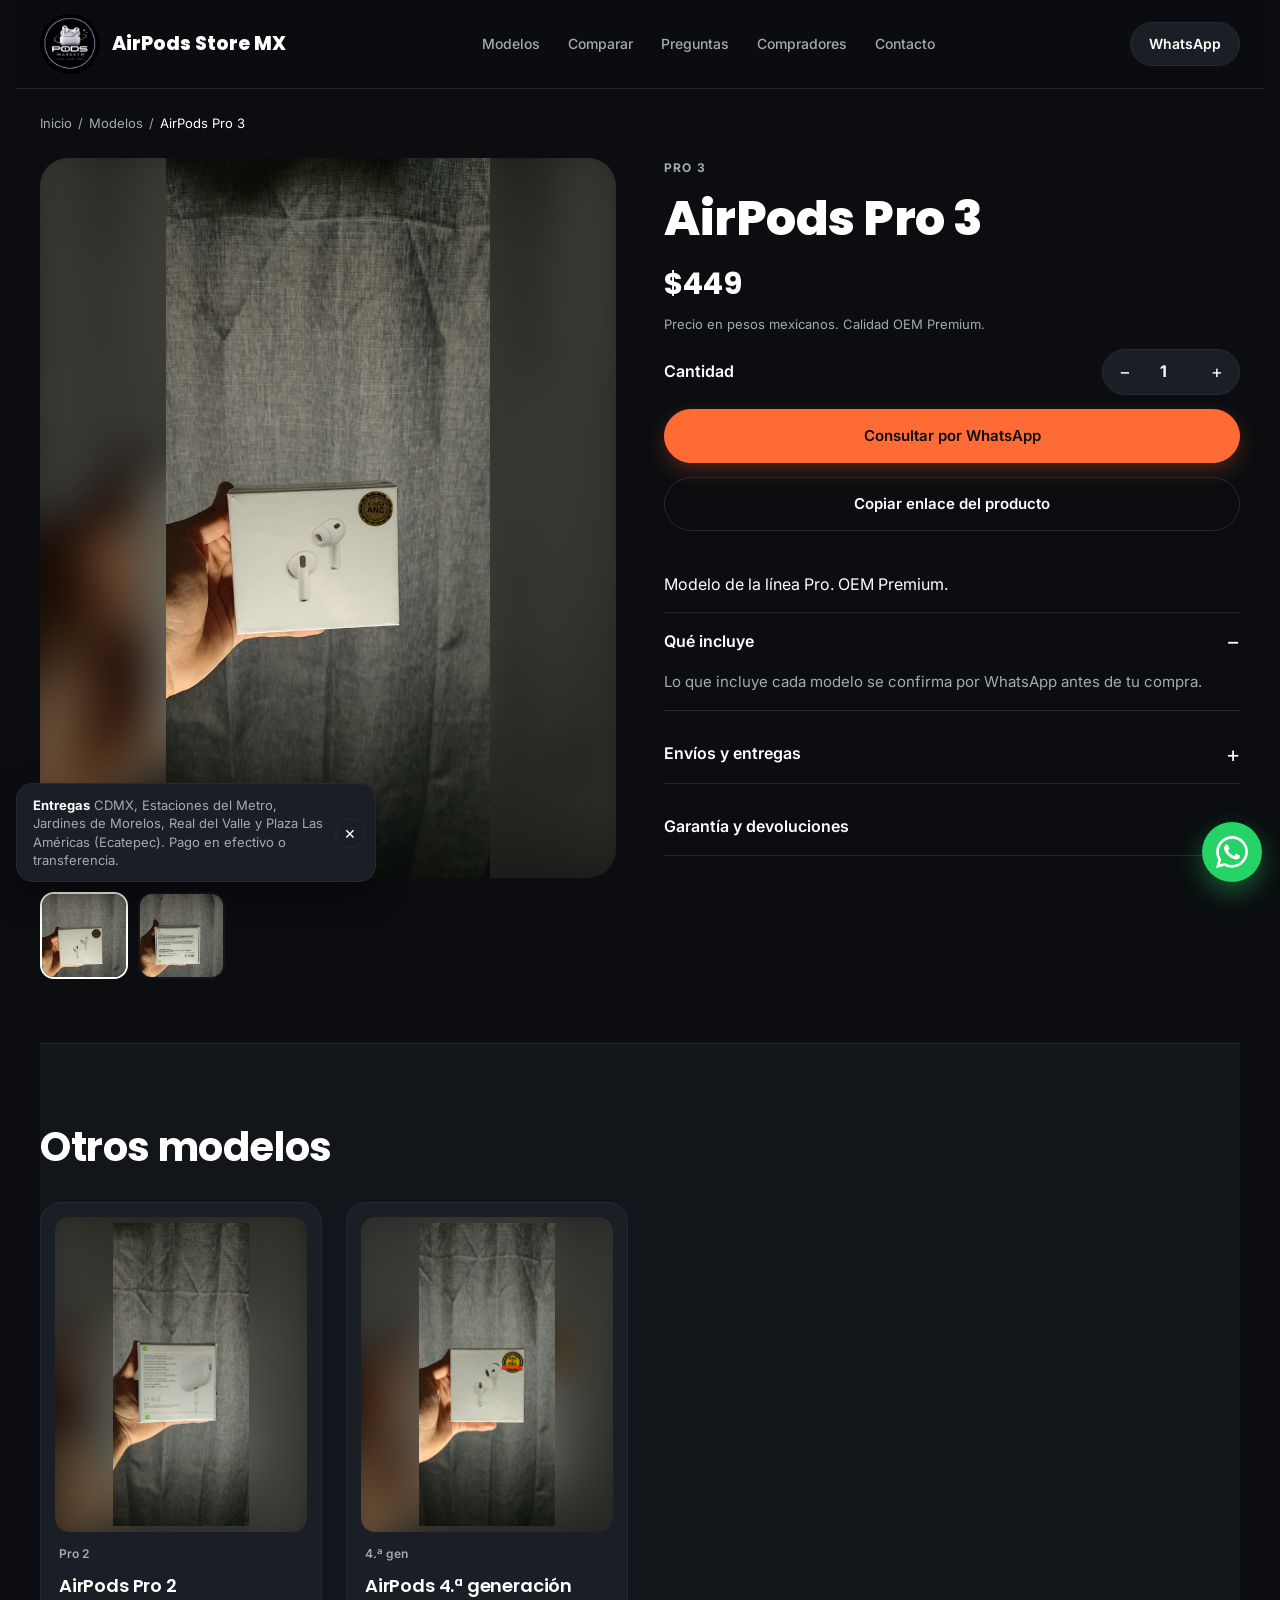
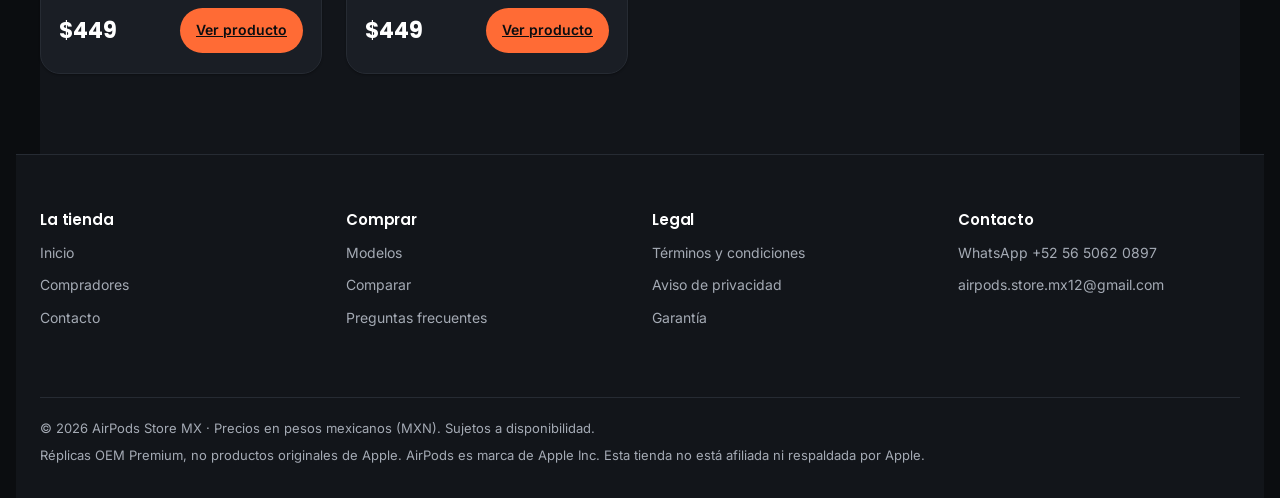
==== producto.html @ c9463156 "Primer commit: subiendo proyecto inicial" ====
<!doctype html>
<html lang="es">
<head>
  <meta charset="utf-8">
  <meta name="viewport" content="width=device-width, initial-scale=1, viewport-fit=cover">
  <title>Modelo | AirPods Store MX</title>
  <link rel="preconnect" href="https://fonts.googleapis.com">
  <link rel="preconnect" href="https://fonts.gstatic.com" crossorigin>
  <link href="https://fonts.googleapis.com/css2?family=Inter:wght@400;500;600;700&family=Poppins:wght@600;700;800&display=swap" rel="stylesheet">
  <link rel="stylesheet" href="css/styles.css">
</head>
<body>

<a class="skip-link" href="#main">Saltar al contenido</a>

<header class="site-header top">
  <div class="wrap bar">
    <a class="brand" href="index.html"><img class="logo" src="img/products/airpods-img.jpeg" alt="" width="40" height="40">AirPods Store MX</a>
    <nav class="links" id="siteNav" aria-label="Principal">
      <a href="index.html#catalogo">Modelos</a>
      <a href="index.html#comparar">Comparar</a>
      <a href="index.html#preguntas">Preguntas</a>
      <a href="index.html#referencias">Compradores</a>
      <a href="index.html#contacto">Contacto</a>
    </nav>
    <a class="cart-btn" data-wa href="#" target="_blank" rel="noopener">WhatsApp</a>
    <button class="menu-btn" type="button" aria-controls="siteNav" aria-expanded="false" aria-label="Abrir menú">
      <span></span><span></span><span></span>
    </button>
  </div>
</header>

<main id="main">
  <div class="wrap">
    <nav class="crumbs" aria-label="Ruta de navegación">
      <a href="index.html">Inicio</a> <span>/</span>
      <a href="index.html#catalogo">Modelos</a> <span>/</span>
      <span id="crumbName" aria-current="page">Producto</span>
    </nav>

    <div id="product" class="product">
      <p class="empty">Cargando producto…</p>
    </div>

    <section class="related" aria-labelledby="related-title">
      <h2 id="related-title">Otros modelos</h2>
      <div class="grid" id="related"></div>
    </section>
  </div>
</main>

<footer class="site-footer">
  <div class="wrap">
    <div class="foot-cols">
      <nav class="foot-col" aria-labelledby="foot-tienda">
        <h3 id="foot-tienda">La tienda</h3>
        <a href="index.html#inicio">Inicio</a>
        <a href="index.html#referencias">Compradores</a>
        <a href="index.html#contacto">Contacto</a>
      </nav>
      <nav class="foot-col" aria-labelledby="foot-comprar">
        <h3 id="foot-comprar">Comprar</h3>
        <a href="index.html#catalogo">Modelos</a>
        <a href="index.html#comparar">Comparar</a>
        <a href="index.html#preguntas">Preguntas frecuentes</a>
      </nav>
      <nav class="foot-col" aria-labelledby="foot-legal">
        <h3 id="foot-legal">Legal</h3>
        <a href="terminos.html">Términos y condiciones</a>
        <a href="terminos.html#privacidad">Aviso de privacidad</a>
        <a href="terminos.html#devoluciones">Garantía</a>
      </nav>
      <div class="foot-col">
        <h3>Contacto</h3>
        <a data-wa href="#" target="_blank" rel="noopener">WhatsApp <span data-phone></span></a>
        <a data-email href="#" hidden></a>
      </div>
    </div>
    <div class="foot-social" aria-label="Redes sociales">
      <a data-social="instagram" href="#" target="_blank" rel="noopener" hidden>Instagram</a>
      <a data-social="facebook" href="#" target="_blank" rel="noopener" hidden>Facebook</a>
      <a data-social="tiktok" href="#" target="_blank" rel="noopener" hidden>TikTok</a>
    </div>
    <div class="foot-bottom">
      <p>© <span id="year"></span> AirPods Store MX · Precios en pesos mexicanos (MXN). Sujetos a disponibilidad.</p>
      <p>Réplicas OEM Premium, no productos originales de Apple. AirPods es marca de Apple Inc. Esta tienda no está afiliada ni respaldada por Apple.</p>
    </div>
  </div>
</footer>

<a class="wa-float" data-wa href="#" target="_blank" rel="noopener" aria-label="Escribir por WhatsApp">
  <svg viewBox="0 0 24 24" aria-hidden="true" focusable="false"><path d="M17.472 14.382c-.297-.149-1.758-.867-2.03-.967-.273-.099-.471-.148-.67.15-.197.297-.767.966-.94 1.164-.173.199-.347.223-.644.075-.297-.15-1.255-.463-2.39-1.475-.883-.788-1.48-1.761-1.653-2.059-.173-.297-.018-.458.13-.606.134-.133.298-.347.446-.52.149-.174.198-.298.298-.497.099-.198.05-.371-.025-.52-.075-.149-.669-1.612-.916-2.207-.242-.579-.487-.5-.669-.51-.173-.008-.371-.01-.57-.01-.198 0-.52.074-.792.372-.272.297-1.04 1.016-1.04 2.479 0 1.462 1.065 2.875 1.213 3.074.149.198 2.096 3.2 5.077 4.487.709.306 1.262.489 1.694.625.712.227 1.36.195 1.871.118.571-.085 1.758-.719 2.006-1.413.248-.694.248-1.289.173-1.413-.074-.124-.272-.198-.57-.347m-5.421 7.403h-.004a9.87 9.87 0 01-5.031-1.378l-.361-.214-3.741.982.998-3.648-.235-.374a9.86 9.86 0 01-1.51-5.26c.001-5.45 4.436-9.884 9.888-9.884 2.64 0 5.122 1.03 6.988 2.898a9.825 9.825 0 012.893 6.994c-.003 5.45-4.437 9.884-9.885 9.884m8.413-18.297A11.815 11.815 0 0012.05 0C5.495 0 .16 5.335.157 11.892c0 2.096.547 4.142 1.588 5.945L.057 24l6.305-1.654a11.882 11.882 0 005.683 1.448h.005c6.554 0 11.89-5.335 11.893-11.893a11.821 11.821 0 00-3.48-8.413Z"/></svg>
</a>

<aside class="notice" id="notice" aria-label="Entregas y pagos">
  <p><strong>Entregas</strong> CDMX, Estaciones del Metro, Jardines de Morelos, Real del Valle y Plaza Las Américas (Ecatepec). Pago en efectivo o transferencia.</p>
  <button class="notice-x" id="noticeClose" type="button" aria-label="Cerrar aviso">×</button>
</aside>

<script src="js/config.js"></script>
<script src="js/product.js"></script>
</body>
</html>
---- css/styles.css ----
/* =========================================================
   AirPods Store MX · hoja de estilos
   Paleta oscura: fondos negros, texto blanco, naranja solo para llamadas a la
   acción y verde solo para WhatsApp.
   ========================================================= */

:root {
  --bg: #0b0d10;
  --soft: #12151a;
  --surface: #1a1e25;
  --ink: #ffffff;
  --on-ink: #0b0d10;
  --on-accent: #0b0d10;
  --muted: #a4aab4;
  --line: #262b33;
  --accent: #ff6b35;
  --accent-hover: #ff8052;
  --wa: #25d366;
  --radius: 20px;
  --shadow-sm: 0 1px 2px rgba(0, 0, 0, 0.3);
  --shadow: 0 1px 2px rgba(0, 0, 0, 0.3), 0 14px 34px rgba(0, 0, 0, 0.45);
  --display: "Poppins", system-ui, -apple-system, "Segoe UI", sans-serif;
  --body: "Inter", system-ui, -apple-system, "Segoe UI", sans-serif;
  color-scheme: dark;
}

/* ===== Base ===== */
* {
  box-sizing: border-box;
}
html {
  scroll-behavior: smooth;
  scroll-padding-top: 88px;
}
body {
  margin: 0;
  background: var(--bg);
  color: var(--ink);
  font-family: var(--body);
  font-size: 16px;
  line-height: 1.6;
  padding-left: max(16px, env(safe-area-inset-left, 0px));
  padding-right: max(16px, env(safe-area-inset-right, 0px));
  overflow-x: hidden;
  -webkit-font-smoothing: antialiased;
}
img {
  max-width: 100%;
  display: block;
}
a {
  color: inherit;
}
button {
  font: inherit;
}
:focus-visible {
  outline: 3px solid var(--accent);
  outline-offset: 3px;
  border-radius: 8px;
}
[id] {
  scroll-margin-top: 88px;
}

.wrap {
  max-width: 1200px;
  margin: 0 auto;
}
.bar {
  display: flex;
  align-items: center;
  justify-content: space-between;
  gap: 16px;
}
h1,
h2,
h3 {
  font-family: var(--display);
  line-height: 1.15;
  margin: 0;
  letter-spacing: -0.01em;
  text-wrap: balance;
}
h1 {
  font-weight: 800;
}
h2 {
  font-weight: 700;
}
h3 {
  font-weight: 600;
}
p {
  margin: 0;
}
.eyebrow {
  font-size: 12px;
  font-weight: 700;
  letter-spacing: 0.12em;
  text-transform: uppercase;
  color: var(--ink);
  margin: 0;
}
.muted {
  color: var(--muted);
}

section {
  padding-block: 80px;
}
@media (max-width: 640px) {
  section {
    padding-block: 56px;
  }
}

.sr-only {
  position: absolute;
  width: 1px;
  height: 1px;
  padding: 0;
  margin: -1px;
  overflow: hidden;
  clip: rect(0, 0, 0, 0);
  white-space: nowrap;
  border: 0;
}
.skip-link {
  position: absolute;
  left: 16px;
  top: -60px;
  z-index: 100;
  background: var(--ink);
  color: var(--on-ink);
  padding: 10px 14px;
  border-radius: 10px;
  text-decoration: none;
  font-weight: 600;
}
.skip-link:focus {
  top: 12px;
}

/* ===== Botones ===== */
.btn {
  display: inline-flex;
  align-items: center;
  justify-content: center;
  gap: 10px;
  font-weight: 600;
  font-size: 15px;
  min-height: 48px;
  padding: 14px 24px;
  border-radius: 999px;
  text-decoration: none;
  border: 1.5px solid transparent;
  cursor: pointer;
  transition:
    transform 0.2s ease,
    background-color 0.2s ease,
    color 0.2s ease,
    box-shadow 0.2s ease;
}
.btn:hover {
  transform: translateY(-1px);
}
.btn.primary {
  background: var(--accent);
  border-color: var(--accent);
  color: var(--on-accent);
  box-shadow: 0 8px 20px rgba(255, 107, 53, 0.25);
}
.btn.primary:hover {
  background: var(--accent-hover);
  border-color: var(--accent-hover);
}
.btn.ghost {
  background: transparent;
  color: var(--ink);
  border-color: var(--line);
}
.btn.ghost:hover {
  background: var(--ink);
  color: var(--on-ink);
  border-color: var(--ink);
}
.btn.block {
  width: 100%;
}
.btn[aria-disabled="true"] {
  opacity: 0.45;
  pointer-events: none;
}

/* ===== Barra de anuncio ===== */
.announce {
  background: var(--ink);
  color: var(--on-ink);
  text-align: center;
  font-size: 13px;
  font-weight: 500;
  padding: 9px 16px;
}

/* ===== Encabezado ===== */
header.top {
  position: sticky;
  top: env(safe-area-inset-top, 0px);
  z-index: 20;
  background: rgba(11, 13, 16, 0.92);
  backdrop-filter: blur(12px);
  border-bottom: 1px solid var(--line);
}
header.top .bar {
  padding-block: 14px;
}
.brand {
  font-family: var(--display);
  font-weight: 800;
  font-size: 18px;
  text-decoration: none;
  white-space: nowrap;
}
.brand span {
  color: var(--accent);
}
.links {
  display: flex;
  gap: 28px;
  font-size: 14px;
  font-weight: 500;
}
.links a {
  text-decoration: none;
  color: var(--muted);
}
.links a:hover {
  color: var(--ink);
}
.cart-btn {
  display: inline-flex;
  align-items: center;
  gap: 8px;
  white-space: nowrap;
  text-decoration: none;
  background: var(--ink);
  color: var(--on-ink);
  border: 0;
  border-radius: 999px;
  padding: 10px 18px;
  font-weight: 600;
  font-size: 14px;
  cursor: pointer;
}
.cart-btn b {
  background: var(--accent);
  color: var(--on-accent);
  border-radius: 999px;
  min-width: 22px;
  height: 22px;
  display: inline-grid;
  place-items: center;
  font-size: 12px;
  padding: 0 6px;
}

/* Menú hamburguesa (aparece en móvil) */
.menu-btn {
  display: none;
  width: 44px;
  height: 44px;
  border: 1px solid var(--line);
  border-radius: 12px;
  background: var(--surface);
  cursor: pointer;
  flex-direction: column;
  justify-content: center;
  align-items: center;
  gap: 5px;
}
.menu-btn span {
  display: block;
  width: 18px;
  height: 2px;
  background: var(--ink);
  border-radius: 2px;
  transition:
    transform 0.2s ease,
    opacity 0.2s ease;
}
.menu-open .menu-btn span:nth-child(1) {
  transform: translateY(7px) rotate(45deg);
}
.menu-open .menu-btn span:nth-child(2) {
  opacity: 0;
}
.menu-open .menu-btn span:nth-child(3) {
  transform: translateY(-7px) rotate(-45deg);
}

@media (max-width: 900px) {
  .links {
    display: none;
  }
  .menu-btn {
    display: inline-flex;
  }
  .menu-open .links {
    display: flex;
    flex-direction: column;
    gap: 0;
    position: absolute;
    top: 100%;
    left: 0;
    right: 0;
    background: var(--surface);
    border-bottom: 1px solid var(--line);
    padding: 8px 16px 16px;
    box-shadow: 0 12px 24px rgba(16, 24, 40, 0.08);
  }
  .menu-open .links a {
    padding: 14px 4px;
    border-top: 1px solid var(--line);
    font-size: 16px;
    color: var(--ink);
  }
}

/* ===== Portada ===== */
.hero {
  padding-block: clamp(48px, 8vw, 104px);
}
.hero-grid {
  display: grid;
  grid-template-columns: repeat(auto-fit, minmax(min(100%, 360px), 1fr));
  gap: 48px;
  align-items: center;
}
.hero-text {
  min-width: 0;
}
.hero h1 {
  font-size: clamp(40px, 6vw, 72px);
  font-weight: 800;
  max-width: 14ch;
  margin-top: 14px;
}
.hero h1 em {
  font-style: normal;
  color: var(--accent);
}
.lead {
  font-size: clamp(16px, 1.8vw, 19px);
  color: var(--muted);
  max-width: 50ch;
  margin: 22px 0 32px;
}
.hero-actions {
  display: flex;
  flex-wrap: wrap;
  gap: 12px;
}
.hero-fig {
  margin: 0;
  min-width: 0;
  border-radius: 32px;
  overflow: hidden;
  aspect-ratio: 4 / 5;
  background: var(--soft);
  box-shadow: var(--shadow);
}
.hero-fig img {
  width: 100%;
  height: 100%;
  object-fit: contain;
  padding: 16px;
}
.oem-note {
  font-size: 13px;
  color: var(--muted);
  margin-top: 22px;
}
.oem-note a {
  color: var(--ink);
  font-weight: 600;
}

/* ===== Beneficios ===== */
.benefit-grid {
  display: grid;
  grid-template-columns: repeat(auto-fit, minmax(min(100%, 230px), 1fr));
  gap: 20px;
}
.benefit {
  background: var(--surface);
  border: 1px solid var(--line);
  border-radius: var(--radius);
  padding: 24px;
  display: grid;
  gap: 10px;
  box-shadow: var(--shadow-sm);
  min-width: 0;
}
.benefit-ico {
  width: 46px;
  height: 46px;
  border-radius: 14px;
  background: var(--soft);
  color: var(--ink);
  display: grid;
  place-items: center;
}
.benefit-ico svg {
  width: 22px;
  height: 22px;
}
.benefit h3 {
  font-size: 17px;
}
.benefit p {
  font-size: 14px;
  color: var(--muted);
}

/* ===== Encabezados de sección ===== */
.sec-head {
  display: flex;
  flex-wrap: wrap;
  align-items: end;
  justify-content: space-between;
  gap: 16px;
  margin-bottom: 36px;
}
.sec-head h2 {
  font-size: clamp(28px, 4vw, 44px);
  margin-top: 10px;
}
.sec-head .intro {
  max-width: 42ch;
  color: var(--muted);
}
.cta-row {
  display: flex;
  flex-wrap: wrap;
  align-items: center;
  justify-content: center;
  gap: 16px;
  margin-top: 44px;
  text-align: center;
}
.cta-row p {
  color: var(--muted);
  width: 100%;
}

/* ===== Filtros ===== */
.filters {
  display: flex;
  flex-wrap: wrap;
  gap: 8px;
  margin-bottom: 28px;
}
.chip {
  font-size: 14px;
  font-weight: 600;
  padding: 9px 18px;
  border-radius: 999px;
  cursor: pointer;
  background: var(--surface);
  color: var(--ink);
  border: 1px solid var(--line);
  transition:
    border-color 0.2s,
    background-color 0.2s;
}
.chip:hover {
  border-color: var(--ink);
}
.chip[aria-pressed="true"] {
  background: var(--ink);
  color: var(--on-ink);
  border-color: var(--ink);
}

/* ===== Catálogo ===== */
.grid {
  display: grid;
  grid-template-columns: repeat(auto-fill, minmax(min(100%, 270px), 1fr));
  gap: 24px;
}
.card {
  background: var(--surface);
  border: 1px solid var(--line);
  border-radius: var(--radius);
  padding: 14px 14px 20px;
  display: flex;
  flex-direction: column;
  gap: 12px;
  min-width: 0;
  box-shadow: var(--shadow-sm);
  transition:
    transform 0.25s ease,
    box-shadow 0.25s ease;
}
.card:hover {
  transform: translateY(-4px);
  box-shadow: var(--shadow);
}
.card-img {
  position: relative;
  aspect-ratio: 4 / 5;
  border-radius: 14px;
  overflow: hidden;
  background: var(--soft);
}
.slides {
  position: absolute;
  inset: 0;
}
.slides img {
  position: absolute;
  inset: 0;
  width: 100%;
  height: 100%;
  object-fit: contain;
  padding: 6px;
  opacity: 0;
  transition: opacity 0.8s ease;
}
.slides img.on {
  opacity: 1;
}
.dots {
  position: absolute;
  left: 0;
  right: 0;
  bottom: 10px;
  display: flex;
  justify-content: center;
  gap: 6px;
  z-index: 1;
}
.dot {
  width: 8px;
  height: 8px;
  padding: 0;
  border: 0;
  border-radius: 999px;
  cursor: pointer;
  background: rgba(255, 255, 255, 0.45);
  box-shadow: 0 0 0 1px rgba(0, 0, 0, 0.3);
  transition:
    width 0.3s ease,
    background-color 0.3s ease;
}
.dot.on {
  width: 22px;
  background: var(--ink);
}
.card .tag {
  font-size: 12px;
  font-weight: 600;
  color: var(--muted);
  padding: 0 4px;
}
.card h3 {
  font-size: 18px;
  padding: 0 4px;
}
.card h3 a {
  color: inherit;
  text-decoration: none;
}
.card h3 a:hover {
  text-decoration: underline;
}
.card > p:not(.tag) {
  font-size: 14px;
  color: var(--muted);
  padding: 0 4px;
}
.card-foot {
  margin-top: auto;
  display: flex;
  align-items: center;
  justify-content: space-between;
  gap: 10px;
  padding: 0 4px;
}
.price {
  font-family: var(--display);
  font-weight: 700;
  font-size: 22px;
  font-variant-numeric: tabular-nums;
  color: var(--ink);
}
.add {
  font-weight: 600;
  font-size: 14px;
  padding: 11px 16px;
  border-radius: 999px;
  border: 0;
  cursor: pointer;
  background: var(--accent);
  color: var(--on-accent);
  transition: background-color 0.2s ease;
}
.add:hover {
  background: var(--accent-hover);
}
.add.done {
  background: var(--ink);
  color: var(--on-ink);
}
.card-links {
  display: flex;
  flex-wrap: wrap;
  gap: 14px;
  padding: 0 4px;
}
.details-link {
  font-size: 14px;
  font-weight: 600;
  color: var(--ink);
  text-decoration: none;
}
.details-link:hover {
  text-decoration: underline;
}

/* ===== Prueba social ===== */
.reviews {
  background: var(--soft);
}
.ref-grid {
  display: grid;
  grid-template-columns: repeat(auto-fit, minmax(min(100%, 240px), 1fr));
  gap: 20px;
}
.shot {
  margin: 0;
  background: var(--surface);
  border: 1px solid var(--line);
  border-radius: var(--radius);
  padding: 10px;
  box-shadow: var(--shadow-sm);
  min-width: 0;
}
.shot img {
  width: 100%;
  height: auto;
  border-radius: 12px;
}
.rating {
  display: flex;
  align-items: center;
  gap: 6px;
  padding: 12px 6px 4px;
  font-size: 14px;
  color: var(--muted);
}
.rating strong {
  color: var(--ink);
  font-family: var(--display);
}
.stars {
  color: #f5a623;
  letter-spacing: 1px;
  font-size: 15px;
}
.empty-slot {
  margin: 0;
  padding: 28px;
  border-radius: var(--radius);
  border: 1px dashed var(--line);
  background: var(--surface);
  color: var(--muted);
  grid-column: 1 / -1;
}

/* ===== Comparar y recomendador ===== */
.help {
  background: var(--soft);
}
.help-grid {
  display: grid;
  grid-template-columns: repeat(auto-fit, minmax(min(100%, 340px), 1fr));
  gap: 32px;
  align-items: start;
}
.help h2 {
  font-size: clamp(28px, 4vw, 44px);
  margin: 10px 0 24px;
}
.table-wrap {
  overflow-x: auto;
  background: var(--surface);
  border: 1px solid var(--line);
  border-radius: var(--radius);
}
.compare {
  width: 100%;
  border-collapse: collapse;
  font-size: 14px;
  min-width: 440px;
}
.compare th,
.compare td {
  text-align: left;
  padding: 16px;
  border-bottom: 1px solid var(--line);
}
.compare thead th {
  font-size: 12px;
  text-transform: uppercase;
  letter-spacing: 0.06em;
  color: var(--muted);
  font-weight: 600;
}
.compare tbody th a {
  color: var(--ink);
  font-weight: 600;
  text-decoration: none;
}
.compare tbody th a:hover {
  text-decoration: underline;
}
.compare td {
  font-variant-numeric: tabular-nums;
}
.note {
  font-size: 13px;
  color: var(--muted);
  margin-top: 14px;
}
.assist {
  background: var(--surface);
  border: 1px solid var(--line);
  border-radius: var(--radius);
  padding: 28px;
  display: grid;
  gap: 10px;
  box-shadow: var(--shadow-sm);
  min-width: 0;
}
.assist h3 {
  font-size: 22px;
  margin-bottom: 6px;
}
.assist label {
  font-size: 14px;
  font-weight: 600;
  margin-top: 6px;
}
.assist select {
  font: inherit;
  color: var(--ink);
  background: var(--surface);
  border: 1px solid var(--line);
  border-radius: 12px;
  padding: 12px;
  width: 100%;
}
.assist .btn {
  margin-top: 10px;
}
.result {
  font-size: 15px;
  min-height: 1.5em;
  margin-top: 8px;
}

/* ===== Cómo comprar ===== */
.steps-title {
  font-size: clamp(28px, 4vw, 44px);
  margin: 10px 0 36px;
}
.steps {
  display: grid;
  grid-template-columns: repeat(auto-fit, minmax(min(100%, 240px), 1fr));
  gap: 24px;
}
.step {
  background: var(--surface);
  border: 1px solid var(--line);
  border-radius: var(--radius);
  padding: 28px;
  min-width: 0;
}
.step .n {
  font-family: var(--display);
  font-weight: 700;
  font-size: 14px;
  width: 38px;
  height: 38px;
  border-radius: 50%;
  background: var(--ink);
  color: var(--on-ink);
  display: grid;
  place-items: center;
}
.step h3 {
  font-size: 18px;
  margin: 18px 0 8px;
}
.step p {
  font-size: 14px;
  color: var(--muted);
}

/* ===== Qué debes saber y preguntas ===== */
.info h2,
.faq h2 {
  font-size: clamp(28px, 4vw, 44px);
  margin: 10px 0 32px;
}
.info-grid {
  display: grid;
  grid-template-columns: repeat(auto-fit, minmax(min(100%, 230px), 1fr));
  gap: 18px;
}
.info-card {
  background: var(--soft);
  border-radius: var(--radius);
  padding: 22px;
  min-width: 0;
}
.info-card h3 {
  font-size: 17px;
  margin-bottom: 8px;
}
.info-card p {
  font-size: 14px;
  color: var(--muted);
}
.info-link {
  margin-top: 24px;
}
.info-link a {
  font-weight: 600;
  color: var(--ink);
}
.faq {
  background: var(--soft);
}
.faq-list {
  max-width: 820px;
  display: grid;
  gap: 12px;
}
.acc {
  background: var(--surface);
  border: 1px solid var(--line);
  border-radius: 16px;
  padding: 0 20px;
}
.acc summary {
  cursor: pointer;
  font-weight: 600;
  padding: 18px 0;
  list-style: none;
  display: flex;
  justify-content: space-between;
  align-items: center;
  gap: 16px;
}
.acc summary::-webkit-details-marker {
  display: none;
}
.acc summary::after {
  content: "+";
  font-size: 22px;
  font-weight: 400;
  line-height: 1;
}
.acc[open] summary::after {
  content: "−";
}
.acc p {
  padding-bottom: 18px;
  color: var(--muted);
  font-size: 15px;
}
.acc a {
  color: var(--ink);
  font-weight: 600;
}

/* ===== Contacto ===== */
.contact {
  background: var(--surface);
  color: var(--ink);
  border: 1px solid var(--line);
  border-radius: 32px;
  padding: clamp(32px, 5vw, 64px);
  display: grid;
  grid-template-columns: repeat(auto-fit, minmax(min(100%, 300px), 1fr));
  gap: 32px;
  align-items: center;
}
.contact h2 {
  font-size: clamp(28px, 4vw, 44px);
  margin-top: 10px;
}
.contact p {
  color: var(--muted);
  margin-top: 12px;
}
.contact .eyebrow {
  color: var(--accent);
}
.contact .copy {
  font-size: 14px;
}
.contact .btn {
  justify-self: start;
}

/* ===== Pie de página ===== */
.site-footer {
  background: var(--soft);
  border-top: 1px solid var(--line);
  padding-block: 56px 32px;
  font-size: 14px;
}
.foot-cols {
  display: grid;
  grid-template-columns: repeat(auto-fit, minmax(min(100%, 170px), 1fr));
  gap: 28px 24px;
}
.foot-col {
  display: flex;
  flex-direction: column;
  gap: 10px;
  min-width: 0;
}
.foot-col h3 {
  font-size: 15px;
  margin-bottom: 4px;
}
.foot-col a {
  text-decoration: none;
  color: var(--muted);
  overflow-wrap: anywhere;
}
.foot-col a:hover {
  color: var(--ink);
  text-decoration: underline;
}
.foot-social {
  display: flex;
  flex-wrap: wrap;
  gap: 8px;
  margin-top: 36px;
}
.foot-social a {
  text-decoration: none;
  color: var(--ink);
  font-weight: 600;
  font-size: 14px;
  border: 1px solid var(--line);
  background: var(--surface);
  border-radius: 999px;
  padding: 8px 16px;
}
.foot-social a:hover {
  border-color: var(--ink);
}
.foot-bottom {
  margin-top: 32px;
  padding-top: 20px;
  border-top: 1px solid var(--line);
  display: grid;
  gap: 6px;
  font-size: 13px;
  color: var(--muted);
}
.foot-bottom p {
  margin: 0;
}

/* ===== Botón flotante de WhatsApp ===== */
.wa-float {
  position: fixed;
  right: max(18px, env(safe-area-inset-right, 0px));
  bottom: max(18px, env(safe-area-inset-bottom, 0px));
  z-index: 35;
  width: 60px;
  height: 60px;
  border-radius: 50%;
  background: var(--wa);
  display: grid;
  place-items: center;
  box-shadow: 0 10px 26px rgba(37, 211, 102, 0.4);
  transition: transform 0.2s ease;
  animation: wa-pulse 2.6s ease-out infinite;
}
.wa-float:hover {
  transform: scale(1.06);
}
.wa-float svg {
  width: 32px;
  height: 32px;
  fill: #ffffff;
}
@keyframes wa-pulse {
  0% {
    box-shadow:
      0 0 0 0 rgba(37, 211, 102, 0.55),
      0 10px 26px rgba(37, 211, 102, 0.4);
  }
  70% {
    box-shadow:
      0 0 0 18px rgba(37, 211, 102, 0),
      0 10px 26px rgba(37, 211, 102, 0.4);
  }
  100% {
    box-shadow:
      0 0 0 0 rgba(37, 211, 102, 0),
      0 10px 26px rgba(37, 211, 102, 0.4);
  }
}

/* ===== Carrito ===== */
.scrim {
  position: fixed;
  inset: 0;
  background: rgba(17, 20, 24, 0.45);
  opacity: 0;
  pointer-events: none;
  transition: opacity 0.25s;
  z-index: 40;
}
.scrim.open {
  opacity: 1;
  pointer-events: auto;
}
.drawer {
  position: fixed;
  top: 0;
  right: 0;
  bottom: 0;
  width: min(420px, 100%);
  background: var(--surface);
  z-index: 50;
  transform: translateX(105%);
  transition: transform 0.35s cubic-bezier(0.2, 0.7, 0.2, 1);
  display: flex;
  flex-direction: column;
  padding: max(20px, env(safe-area-inset-top, 0px))
    max(20px, env(safe-area-inset-right, 0px))
    max(20px, env(safe-area-inset-bottom, 0px))
    max(20px, env(safe-area-inset-left, 0px));
}
.drawer.open {
  transform: none;
}
.drawer-head {
  display: flex;
  justify-content: space-between;
  align-items: center;
  margin-bottom: 14px;
}
.drawer-head h3 {
  font-size: 22px;
}
.close {
  background: none;
  border: 1px solid var(--line);
  color: var(--ink);
  border-radius: 999px;
  padding: 6px 14px;
  cursor: pointer;
}
.lines {
  flex: 1;
  overflow-y: auto;
  display: flex;
  flex-direction: column;
  gap: 12px;
  min-height: 0;
}
.line {
  display: flex;
  justify-content: space-between;
  gap: 12px;
  padding-bottom: 12px;
  border-bottom: 1px solid var(--line);
}
.line small {
  color: var(--muted);
  display: block;
}
.num {
  font-variant-numeric: tabular-nums;
}
.qty {
  display: flex;
  align-items: center;
  gap: 8px;
  margin-top: 6px;
}
.qty button {
  width: 30px;
  height: 30px;
  border-radius: 50%;
  border: 1px solid var(--line);
  background: var(--surface);
  color: var(--ink);
  cursor: pointer;
}
.empty {
  color: var(--muted);
  margin: auto;
  text-align: center;
}
.total {
  display: flex;
  justify-content: space-between;
  font-family: var(--display);
  font-size: 20px;
  font-weight: 700;
  padding-block: 16px 14px;
  border-top: 1px solid var(--ink);
}
.field {
  display: grid;
  gap: 6px;
  margin-bottom: 12px;
}
.field label {
  font-size: 13px;
  font-weight: 600;
}
.field input,
.field textarea {
  font: inherit;
  color: var(--ink);
  background: var(--surface);
  border: 1px solid var(--line);
  border-radius: 12px;
  padding: 11px 12px;
  width: 100%;
}
.field textarea {
  min-height: 72px;
  resize: vertical;
}

.toast {
  position: fixed;
  left: 50%;
  bottom: max(20px, env(safe-area-inset-bottom, 0px));
  transform: translate(-50%, 140%);
  background: var(--ink);
  color: var(--on-ink);
  padding: 12px 18px;
  border-radius: 999px;
  font-weight: 600;
  font-size: 14px;
  max-width: calc(100% - 32px);
  z-index: 60;
  transition: transform 0.35s cubic-bezier(0.2, 0.7, 0.2, 1);
}
.toast.show {
  transform: translate(-50%, 0);
}

/* ===== Página de producto ===== */
.announce + header.top + main .crumbs {
  font-size: 13px;
  color: var(--muted);
  padding-block: 24px 8px;
  display: flex;
  flex-wrap: wrap;
  gap: 6px;
}
.crumbs {
  font-size: 13px;
  color: var(--muted);
  padding-block: 24px 8px;
  display: flex;
  flex-wrap: wrap;
  gap: 6px;
}
.crumbs a {
  color: var(--muted);
  text-decoration: none;
}
.crumbs a:hover {
  color: var(--ink);
  text-decoration: underline;
}
.crumbs span[aria-current] {
  color: var(--ink);
}

.product {
  padding-block: 16px 64px;
}
.pdp {
  display: grid;
  grid-template-columns: repeat(auto-fit, minmax(min(100%, 340px), 1fr));
  gap: 48px;
  align-items: start;
}
.gallery {
  min-width: 0;
  display: grid;
  gap: 14px;
}
.main-img {
  aspect-ratio: 4 / 5;
  border-radius: 28px;
  overflow: hidden;
  background: var(--soft);
}
.main-img img {
  width: 100%;
  height: 100%;
  object-fit: contain;
  padding: 12px;
}
.thumbs {
  display: grid;
  grid-template-columns: repeat(auto-fill, minmax(76px, 1fr));
  gap: 10px;
}
.thumb {
  padding: 0;
  border: 2px solid transparent;
  border-radius: 14px;
  overflow: hidden;
  cursor: pointer;
  aspect-ratio: 1;
  background: var(--soft);
}
.thumb.on {
  border-color: var(--ink);
}
.thumb img {
  width: 100%;
  height: 100%;
  object-fit: cover;
}

.buy {
  min-width: 0;
  display: flex;
  flex-direction: column;
  gap: 14px;
}
.buy h1 {
  font-size: clamp(32px, 4.6vw, 48px);
}
.buy .tag {
  font-size: 12px;
  font-weight: 700;
  letter-spacing: 0.1em;
  text-transform: uppercase;
  color: var(--muted);
  margin: 0;
}
.buy .price {
  font-family: var(--display);
  font-size: 30px;
  font-weight: 700;
  margin: 0;
}
.buy .muted {
  margin: -8px 0 0;
  font-size: 13px;
}
.qty-row {
  display: flex;
  align-items: center;
  justify-content: space-between;
  gap: 12px;
}
.qty-row label {
  font-weight: 600;
}
.qty-box {
  display: flex;
  align-items: center;
  border: 1px solid var(--line);
  border-radius: 999px;
  overflow: hidden;
  background: var(--surface);
}
.qty-box button {
  width: 44px;
  height: 44px;
  border: 0;
  background: transparent;
  color: var(--ink);
  font-size: 18px;
  cursor: pointer;
}
.qty-box input {
  width: 48px;
  text-align: center;
  border: 0;
  background: transparent;
  color: var(--ink);
  font: inherit;
  font-weight: 700;
  -moz-appearance: textfield;
}
.buy .btn.ghost {
  border-color: var(--line);
}
.buy .btn.ghost:hover {
  background: var(--soft);
  color: var(--ink);
  border-color: var(--line);
}
.note {
  font-size: 13px;
  color: var(--muted);
  margin: -6px 0 0;
  min-height: 1em;
}
.desc {
  margin-top: 6px;
}
.acc + .acc {
  margin-top: 0;
}
.buy .acc {
  border-radius: 0;
  border-width: 0 0 1px 0;
  padding: 0;
  background: transparent;
}
.buy .acc:first-of-type {
  border-top: 1px solid var(--line);
}
.buy .acc summary {
  padding: 16px 0;
}
.buy .acc p {
  padding-bottom: 16px;
}
.buy .acc a {
  color: var(--ink);
}

.related {
  background: var(--soft);
  border-top: 1px solid var(--line);
}
.related h2 {
  font-size: clamp(28px, 4vw, 40px);
  margin: 0 0 32px;
}

/* ===== Páginas de texto (términos) ===== */
.page-hero {
  padding-block: 48px 16px;
}
.page-hero h1 {
  font-size: clamp(36px, 6vw, 60px);
  margin-top: 12px;
}
.back {
  font-size: 14px;
  color: var(--muted);
  text-decoration: none;
  font-weight: 500;
}
.back:hover {
  color: var(--ink);
}
.prose {
  max-width: 70ch;
  padding-bottom: 72px;
}
.prose h2 {
  font-size: clamp(22px, 3vw, 26px);
  margin: 40px 0 12px;
}
.prose ul {
  padding-left: 20px;
}
.prose li {
  margin-bottom: 6px;
}
.prose .updated {
  color: var(--muted);
  font-size: 14px;
}
.prose .placeholder {
  background: rgba(255, 107, 53, 0.18);
  padding: 0 4px;
  border-radius: 4px;
}

/* ===== Movimiento reducido ===== */
@media (prefers-reduced-motion: reduce) {
  html {
    scroll-behavior: auto;
  }
  *,
  *::before,
  *::after {
    transition: none !important;
    animation: none !important;
  }
}

/* ===== Ajustes finales: portada con fondo, logo, aviso flotante ===== */
/* Logo tal cual viene (el círculo naranja ya está en la imagen) */
.brand {
  display: inline-flex;
  flex-direction: row;
  align-items: center;
  gap: 12px;
  font-size: 19px;
}
.brand .logo {
  width: 60px;
  height: 60px;
  object-fit: cover;
  flex: none;
  border-radius: 50%;
  border: 0;
  box-shadow: none;
}
@media (max-width: 640px) {
  .brand {
    font-size: 16px;
    gap: 10px;
  }
  .brand .logo {
    width: 48px;
    height: 48px;
  }
}
.hero {
  position: relative;
  isolation: isolate;
  display: flex;
  align-items: flex-end;
  min-height: min(88vh, 760px);
  padding-top: clamp(120px, 20vh, 200px);
  padding-bottom: 0;
  background: var(--bg) url("../img/products/fondo.png") center / cover
    no-repeat;
}
.hero::before {
  content: "";
  position: absolute;
  inset: 0;
  z-index: -1;
  background: linear-gradient(
    180deg,
    rgba(11, 13, 16, 0.15) 0%,
    rgba(11, 13, 16, 0.6) 50%,
    rgba(11, 13, 16, 0.97) 100%
  );
}
.hero-content {
  padding-bottom: clamp(40px, 7vw, 80px);
}
.hero h1 {
  font-size: clamp(40px, 7vw, 84px);
  max-width: 14ch;
}
.hero .eyebrow {
  color: var(--accent);
}
.hero .lead {
  color: #d6dae1;
}
.hero .oem-note {
  color: #c3c8d0;
}
.hero .oem-note a {
  color: var(--ink);
}

.notice {
  position: fixed;
  left: max(16px, env(safe-area-inset-left, 0px));
  bottom: max(18px, env(safe-area-inset-bottom, 0px));
  z-index: 30;
  display: flex;
  align-items: center;
  gap: 12px;
  max-width: min(360px, calc(100% - 100px));
  background: var(--surface);
  border: 1px solid var(--line);
  border-radius: 16px;
  padding: 12px 10px 12px 16px;
  box-shadow: var(--shadow);
  font-size: 13px;
  color: var(--muted);
  line-height: 1.4;
}
.notice[hidden] {
  display: none;
}
.notice strong {
  color: var(--ink);
}
.notice-x {
  flex: none;
  width: 30px;
  height: 30px;
  border-radius: 50%;
  border: 1px solid var(--line);
  background: transparent;
  color: var(--ink);
  font-size: 18px;
  line-height: 1;
  cursor: pointer;
}
.notice-x:hover {
  border-color: var(--ink);
}

/* Fotos de modelo completas: el marco sigue la proporción de la foto y no recorta */
.slides img,
.main-img img {
  object-fit: contain;
}
.main-img {
  background: var(--soft);
}

/* Encabezado compacto en celular, sin desbordar 390 px */
@media (max-width: 480px) {
  header.top .bar {
    gap: 8px;
  }
  .brand {
    font-size: 15px;
    gap: 8px;
    min-width: 0;
    overflow: hidden;
    text-overflow: ellipsis;
  }
  .brand .logo {
    width: 34px;
    height: 34px;
    border-radius: 10px;
  }
  .cart-btn {
    padding: 9px 12px;
    font-size: 13px;
  }
  .menu-btn {
    width: 40px;
    height: 40px;
  }
}

/* Ajustes de color (sin blanco sólido) y alineación de la portada */
.hero-content {
  width: 100%;
}
.cart-btn {
  background: var(--surface);
  color: var(--ink);
  border: 1px solid var(--line);
}
.chip[aria-pressed="true"] {
  background: var(--accent);
  color: var(--on-accent);
  border-color: var(--accent);
}
.toast {
  background: var(--surface);
  color: var(--ink);
  border: 1px solid var(--line);
}
.add.done {
  background: var(--surface);
  color: var(--ink);
  border: 1px solid var(--ink);
}
.step .n {
  background: var(--surface);
  color: var(--ink);
  border: 1px solid var(--line);
}
.btn.ghost:hover {
  background: var(--surface);
  color: var(--ink);
  border-color: var(--ink);
}
.skip-link {
  background: var(--accent);
  color: var(--on-accent);
}

/* Fotos de modelo: fondo borroso con la misma foto + foto nítida completa */
.card-img,
.main-img {
  background: #0b0d10;
}
.card-img::before,
.main-img::before {
  content: "";
  position: absolute;
  inset: -24px;
  z-index: 0;
  background: var(--bg, none) center / cover no-repeat;
  filter: blur(22px) brightness(0.5) saturate(1.1);
}
.slides {
  z-index: 1;
}
.slides img {
  padding: 0;
}
.main-img {
  position: relative;
  isolation: isolate;
}
.main-img img {
  position: relative;
  z-index: 1;
  padding: 0;
}
.card-img {
  aspect-ratio: 4 / 5;
}

/* ===== Celular: portada completa y espaciado cómodo ===== */
@media (max-width: 640px) {
  body {
    font-size: 15px;
    line-height: 1.6;
  }

  /* La foto se muestra completa a todo el ancho (proporción 1672 x 941), sin recortes */
  .hero {
    margin: 0 -16px;
    padding: calc(100vw * 0.5628) 20px 0;
    min-height: 0;
    background: var(--bg) url("../img/products/fondo.png") center top / 100%
      auto no-repeat;
  }
  .hero::before {
    background: linear-gradient(
      180deg,
      transparent 0,
      transparent calc(100vw * 0.5628 - 120px),
      var(--bg) calc(100vw * 0.5628 + 10px)
    );
  }
  .hero-content {
    padding-bottom: 56px;
  }
  .hero h1 {
    font-size: 40px;
    max-width: none;
    margin-top: 12px;
  }
  .hero .lead {
    font-size: 16px;
    margin: 18px 0 24px;
  }
  .hero-actions {
    flex-direction: column;
  }
  .hero-actions .btn {
    width: 100%;
  }
  .oem-note {
    margin-top: 18px;
  }

  section {
    padding-block: 52px;
  }
  .sec-head {
    margin-bottom: 26px;
    gap: 12px;
  }
  .sec-head h2,
  .help h2,
  .info h2,
  .faq h2,
  .steps-title,
  .contact h2 {
    font-size: 30px;
  }
  .sec-head .intro {
    max-width: none;
  }
  .eyebrow {
    margin-bottom: 4px;
  }

  .benefit {
    padding: 20px;
  }
  .benefit p,
  .info-card p,
  .step p {
    line-height: 1.6;
  }

  .filters {
    gap: 8px;
    margin-bottom: 22px;
  }
  .chip {
    padding: 9px 16px;
  }

  .grid {
    grid-template-columns: 1fr;
    gap: 18px;
  }
  .card {
    padding: 12px 12px 18px;
    gap: 10px;
  }
  .card h3 {
    font-size: 19px;
    line-height: 1.3;
  }
  .card > p:not(.tag) {
    line-height: 1.55;
  }
  .card-foot {
    margin-top: 4px;
  }
  .card-links {
    gap: 10px 18px;
  }

  .cta-row {
    margin-top: 32px;
    gap: 12px;
  }
  .cta-row .btn {
    width: 100%;
  }

  .help-grid {
    gap: 26px;
  }
  .assist {
    padding: 22px;
  }
  .compare th,
  .compare td {
    padding: 12px;
  }
  .note {
    line-height: 1.5;
  }

  .steps {
    gap: 16px;
  }
  .step {
    padding: 22px;
  }

  .info-grid {
    gap: 14px;
  }
  .info-card {
    padding: 18px;
  }

  .acc summary {
    font-size: 15px;
    padding: 16px 0;
  }
  .acc p {
    font-size: 14px;
  }

  .ref-grid {
    gap: 16px;
  }
  .shot {
    padding: 8px;
  }

  .contact {
    padding: 28px 22px;
    gap: 22px;
    border-radius: 24px;
  }
  .contact .btn {
    width: 100%;
    justify-self: stretch;
  }

  .foot-cols {
    grid-template-columns: 1fr 1fr;
    gap: 26px 16px;
  }
  .foot-bottom {
    font-size: 12px;
  }

  .notice {
    font-size: 12px;
    max-width: calc(100% - 96px);
    padding: 10px 8px 10px 12px;
  }

  /* Ficha de producto */
  .pdp {
    gap: 28px;
  }
  .main-img {
    aspect-ratio: 4 / 5;
    border-radius: 22px;
  }
  .buy {
    gap: 12px;
  }
  .buy h1 {
    font-size: 32px;
  }
  .buy .price {
    font-size: 26px;
  }
  .buy .btn {
    width: 100%;
  }
  .related {
    padding-block: 48px;
  }
  .related h2 {
    font-size: 26px;
    margin-bottom: 22px;
  }
}

/* Tarjetas sin carrusel (modelos relacionados): la foto va encima del fondo borroso */
.card-img {
  position: relative;
}
.card-img > img {
  position: absolute;
  inset: 0;
  width: 100%;
  height: 100%;
  object-fit: contain;
  z-index: 1;
  padding: 6px;
}
.card-img::before {
  z-index: 0;
}

/* Apartado de mejoras (opiniones de visitantes que se envían por WhatsApp) */
.feedback-form {
  display: grid;
  gap: 8px;
}
.feedback-form label {
  font-size: 14px;
  font-weight: 600;
  margin-top: 6px;
}
.feedback-form textarea,
.feedback-form input {
  font: inherit;
  color: var(--ink);
  background: var(--surface);
  border: 1px solid var(--line);
  border-radius: 12px;
  padding: 12px;
  width: 100%;
}
.feedback-form textarea {
  min-height: 84px;
  resize: vertical;
}
.feedback-form .btn {
  margin-top: 10px;
}
.feedback-intro {
  margin: 14px 0 0;
  color: var(--muted);
  max-width: 46ch;
}
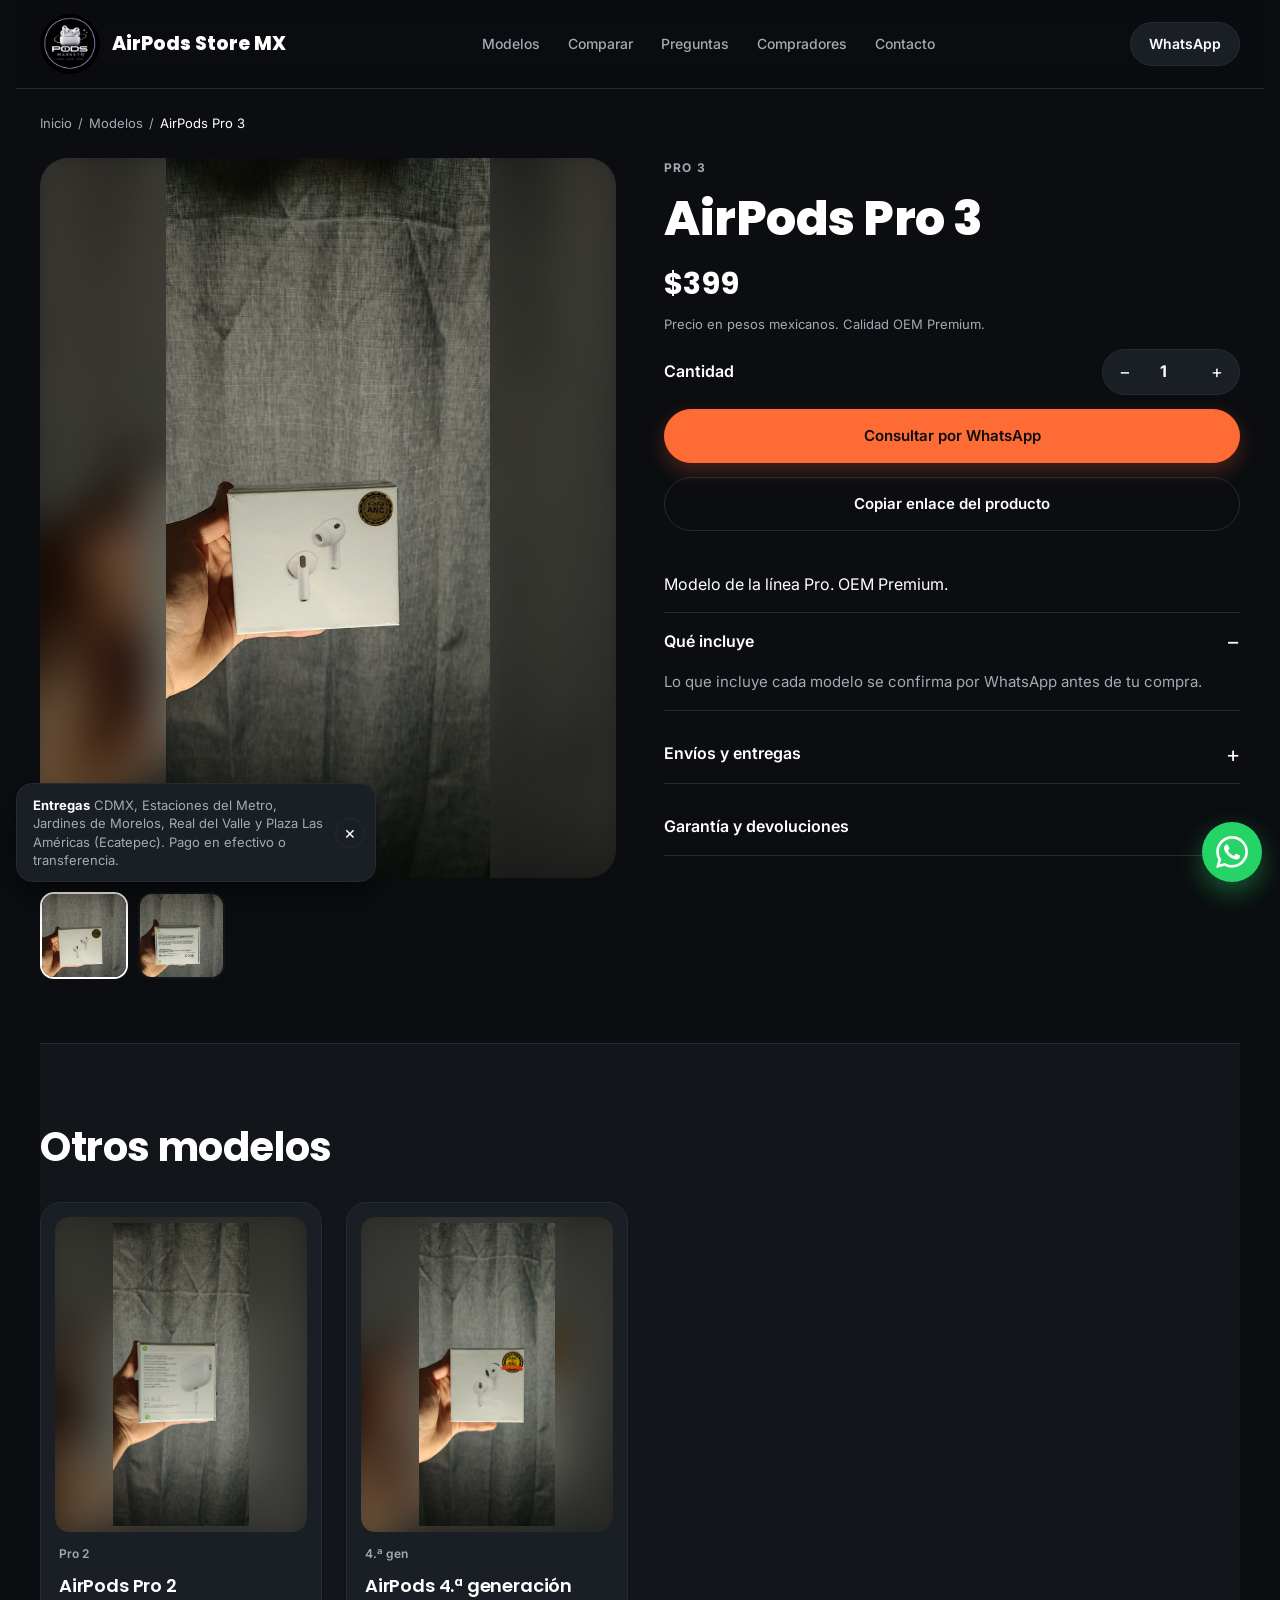
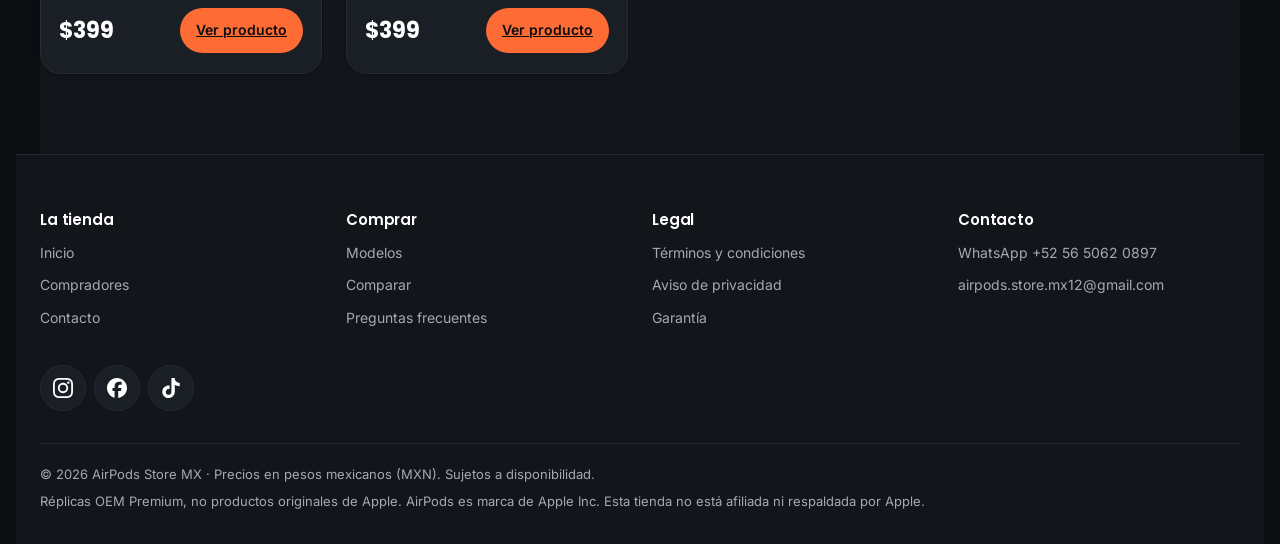
==== commit 01265ce6: "Logos de redes sociales actualizados" ====
--- a/producto.html
+++ b/producto.html
@@ -76,11 +76,51 @@
         <a data-email href="#" hidden></a>
       </div>
     </div>
-    <div class="foot-social" aria-label="Redes sociales">
-      <a data-social="instagram" href="#" target="_blank" rel="noopener" hidden>Instagram</a>
-      <a data-social="facebook" href="#" target="_blank" rel="noopener" hidden>Facebook</a>
-      <a data-social="tiktok" href="#" target="_blank" rel="noopener" hidden>TikTok</a>
-    </div>
+    
+        <div class="foot-social" aria-label="Redes sociales">
+          <a
+            class="social-link"
+            data-social="instagram"
+            href="#"
+            target="_blank"
+            rel="noopener"
+            aria-label="Instagram"
+            title="Instagram"
+            hidden
+            ><svg viewBox="0 0 24 24" aria-hidden="true" focusable="false">
+              <path
+                d="M7.0301.084c-1.2768.0602-2.1487.264-2.911.5634-.7888.3075-1.4575.72-2.1228 1.3877-.6652.6677-1.075 1.3368-1.3802 2.127-.2954.7638-.4956 1.6365-.552 2.914-.0564 1.2775-.0689 1.6882-.0626 4.947.0062 3.2586.0206 3.6671.0825 4.9473.061 1.2765.264 2.1482.5635 2.9107.308.7889.72 1.4573 1.388 2.1228.6679.6655 1.3365 1.0743 2.1285 1.38.7632.295 1.6361.4961 2.9134.552 1.2773.056 1.6884.069 4.9462.0627 3.2578-.0062 3.668-.0207 4.9478-.0814 1.28-.0607 2.147-.2652 2.9098-.5633.7889-.3086 1.4578-.72 2.1228-1.3881.665-.6682 1.0745-1.3378 1.3795-2.1284.2957-.7632.4966-1.636.552-2.9124.056-1.2809.0692-1.6898.063-4.948-.0063-3.2583-.021-3.6668-.0817-4.9465-.0607-1.2797-.264-2.1487-.5633-2.9117-.3084-.7889-.72-1.4568-1.3876-2.1228C21.2982 1.33 20.628.9208 19.8378.6165 19.074.321 18.2017.1197 16.9244.0645 15.6471.0093 15.236-.005 11.977.0014 8.718.0076 8.31.0215 7.0301.0839m.1402 21.6932c-1.17-.0509-1.8053-.2453-2.2287-.408-.5606-.216-.96-.4771-1.3819-.895-.422-.4178-.6811-.8186-.9-1.378-.1644-.4234-.3624-1.058-.4171-2.228-.0595-1.2645-.072-1.6442-.079-4.848-.007-3.2037.0053-3.583.0607-4.848.05-1.169.2456-1.805.408-2.2282.216-.5613.4762-.96.895-1.3816.4188-.4217.8184-.6814 1.3783-.9003.423-.1651 1.0575-.3614 2.227-.4171 1.2655-.06 1.6447-.072 4.848-.079 3.2033-.007 3.5835.005 4.8495.0608 1.169.0508 1.8053.2445 2.228.408.5608.216.96.4754 1.3816.895.4217.4194.6816.8176.9005 1.3787.1653.4217.3617 1.056.4169 2.2263.0602 1.2655.0739 1.645.0796 4.848.0058 3.203-.0055 3.5834-.061 4.848-.051 1.17-.245 1.8055-.408 2.2294-.216.5604-.4763.96-.8954 1.3814-.419.4215-.8181.6811-1.3783.9-.4224.1649-1.0577.3617-2.2262.4174-1.2656.0595-1.6448.072-4.8493.079-3.2045.007-3.5825-.006-4.848-.0608M16.953 5.5864A1.44 1.44 0 1 0 18.39 4.144a1.44 1.44 0 0 0-1.437 1.4424M5.8385 12.012c.0067 3.4032 2.7706 6.1557 6.173 6.1493 3.4026-.0065 6.157-2.7701 6.1506-6.1733-.0065-3.4032-2.771-6.1565-6.174-6.1498-3.403.0067-6.156 2.771-6.1496 6.1738M8 12.0077a4 4 0 1 1 4.008 3.9921A3.9996 3.9996 0 0 1 8 12.0077"
+              /></svg
+          ></a>
+          <a
+            class="social-link"
+            data-social="facebook"
+            href="#"
+            target="_blank"
+            rel="noopener"
+            aria-label="Facebook"
+            title="Facebook"
+            hidden
+            ><svg viewBox="0 0 24 24" aria-hidden="true" focusable="false">
+              <path
+                d="M9.101 23.691v-7.98H6.627v-3.667h2.474v-1.58c0-4.085 1.848-5.978 5.858-5.978.401 0 .955.042 1.468.103a8.68 8.68 0 0 1 1.141.195v3.325a8.623 8.623 0 0 0-.653-.036 26.805 26.805 0 0 0-.733-.009c-.707 0-1.259.096-1.675.309a1.686 1.686 0 0 0-.679.622c-.258.42-.374.995-.374 1.752v1.297h3.919l-.386 2.103-.287 1.564h-3.246v8.245C19.396 23.238 24 18.179 24 12.044c0-6.627-5.373-12-12-12s-12 5.373-12 12c0 5.628 3.874 10.35 9.101 11.647Z"
+              /></svg
+          ></a>
+          <a
+            class="social-link"
+            data-social="tiktok"
+            href="#"
+            target="_blank"
+            rel="noopener"
+            aria-label="TikTok"
+            title="TikTok"
+            hidden
+            ><svg viewBox="0 0 24 24" aria-hidden="true" focusable="false">
+              <path
+                d="M12.525.02c1.31-.02 2.61-.01 3.91-.02.08 1.53.63 3.09 1.75 4.17 1.12 1.11 2.7 1.62 4.24 1.79v4.03c-1.44-.05-2.89-.35-4.2-.97-.57-.26-1.1-.59-1.62-.93-.01 2.92.01 5.84-.02 8.75-.08 1.4-.54 2.79-1.35 3.94-1.31 1.92-3.58 3.17-5.91 3.21-1.43.08-2.86-.31-4.08-1.03-2.02-1.19-3.44-3.37-3.65-5.71-.02-.5-.03-1-.01-1.49.18-1.9 1.12-3.72 2.58-4.96 1.66-1.44 3.98-2.13 6.15-1.72.02 1.48-.04 2.96-.04 4.44-.99-.32-2.15-.23-3.02.37-.63.41-1.11 1.04-1.36 1.75-.21.51-.15 1.07-.14 1.61.24 1.64 1.82 3.02 3.5 2.87 1.12-.01 2.19-.66 2.77-1.61.19-.33.4-.67.41-1.06.1-1.79.06-3.57.07-5.36.01-4.03-.01-8.05.02-12.07z"
+              /></svg
+          ></a>
+        </div>
     <div class="foot-bottom">
       <p>© <span id="year"></span> AirPods Store MX · Precios en pesos mexicanos (MXN). Sujetos a disponibilidad.</p>
       <p>Réplicas OEM Premium, no productos originales de Apple. AirPods es marca de Apple Inc. Esta tienda no está afiliada ni respaldada por Apple.</p>
--- a/css/styles.css
+++ b/css/styles.css
@@ -1888,3 +1888,33 @@
   color: var(--muted);
   max-width: 46ch;
 }
+/* Redes sociales: íconos oficiales (aparecen cuando la URL está en config.js) */
+.foot-social .social-link {
+  width: 46px;
+  height: 46px;
+  padding: 0;
+  border-radius: 50%;
+  display: inline-grid;
+  place-items: center;
+  background: var(--surface);
+  border: 1px solid var(--line);
+  color: var(--ink);
+  text-decoration: none;
+  transition:
+    border-color 0.2s ease,
+    background-color 0.2s ease,
+    transform 0.2s ease;
+}
+.foot-social .social-link:hover {
+  border-color: var(--accent);
+  background: var(--accent);
+  transform: translateY(-2px);
+}
+.foot-social .social-link svg {
+  width: 20px;
+  height: 20px;
+  fill: currentColor;
+}
+.foot-social .social-link[hidden] {
+  display: none;
+}
